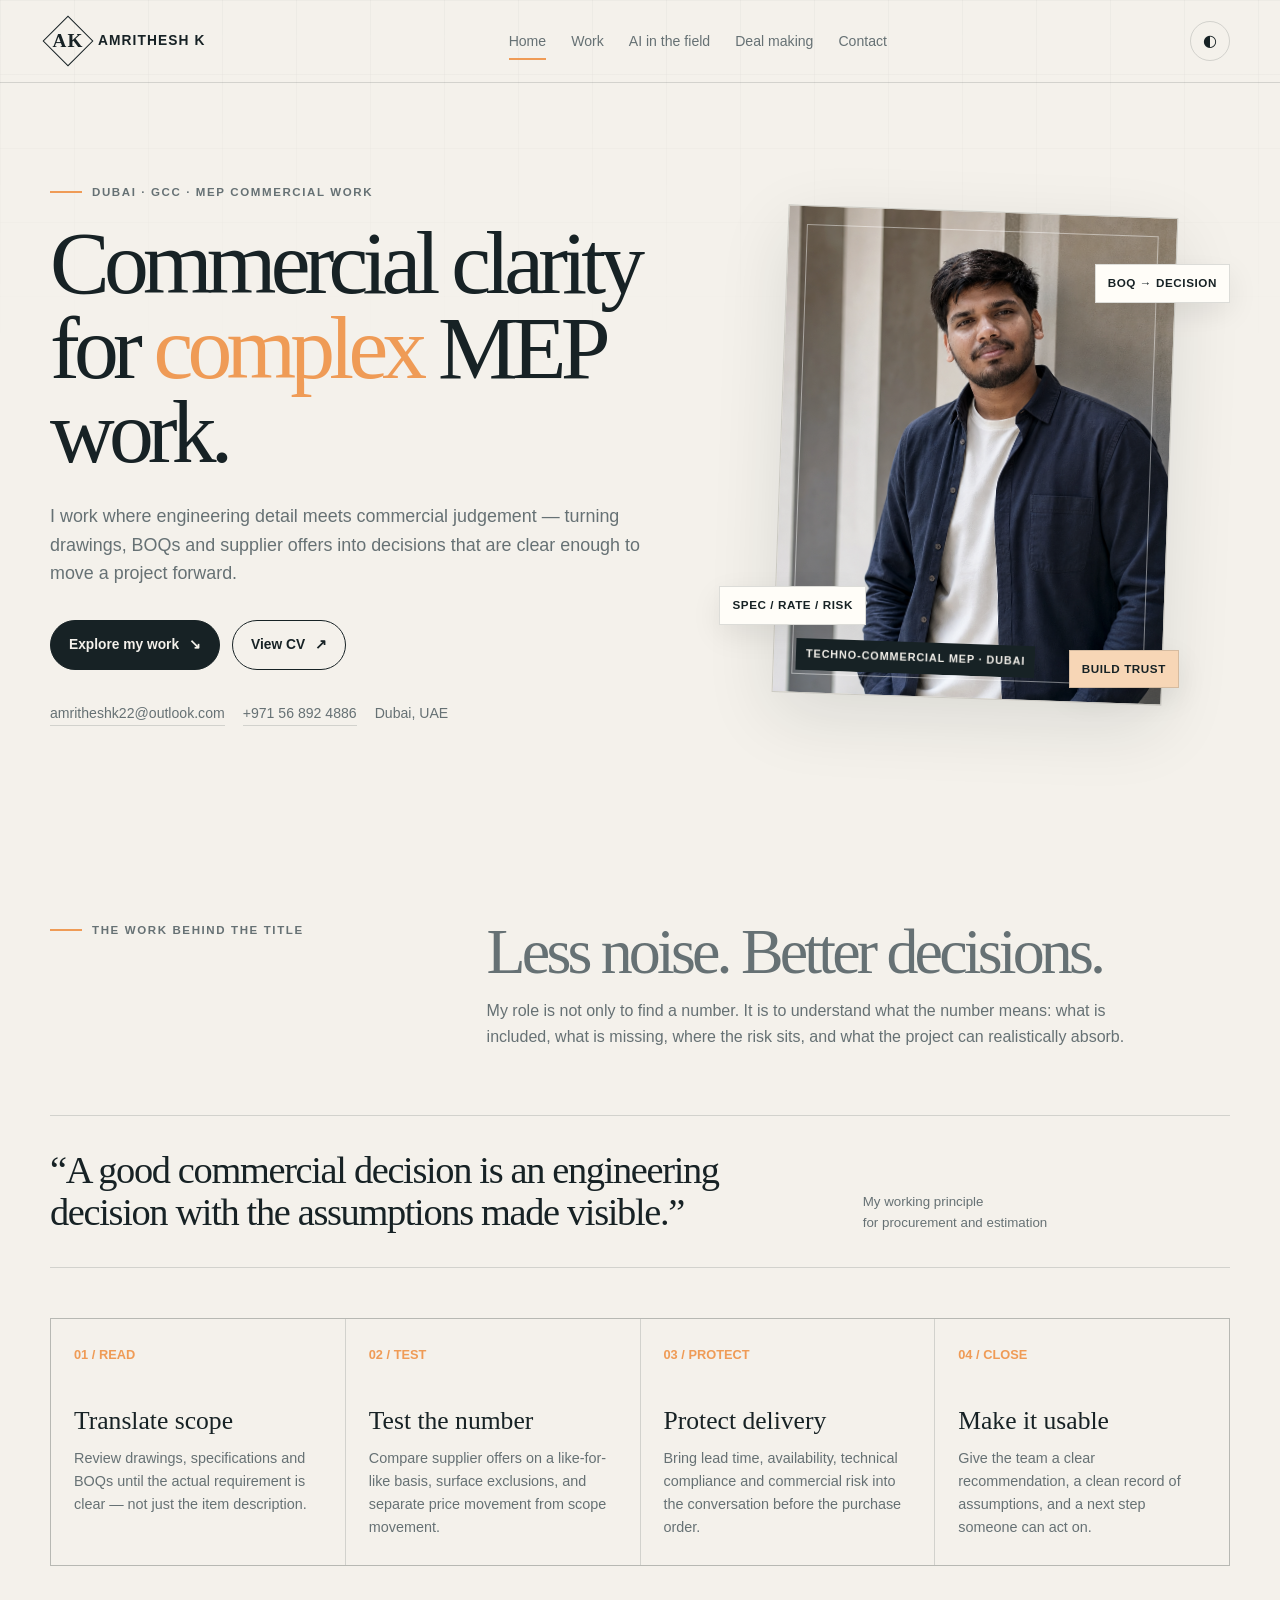
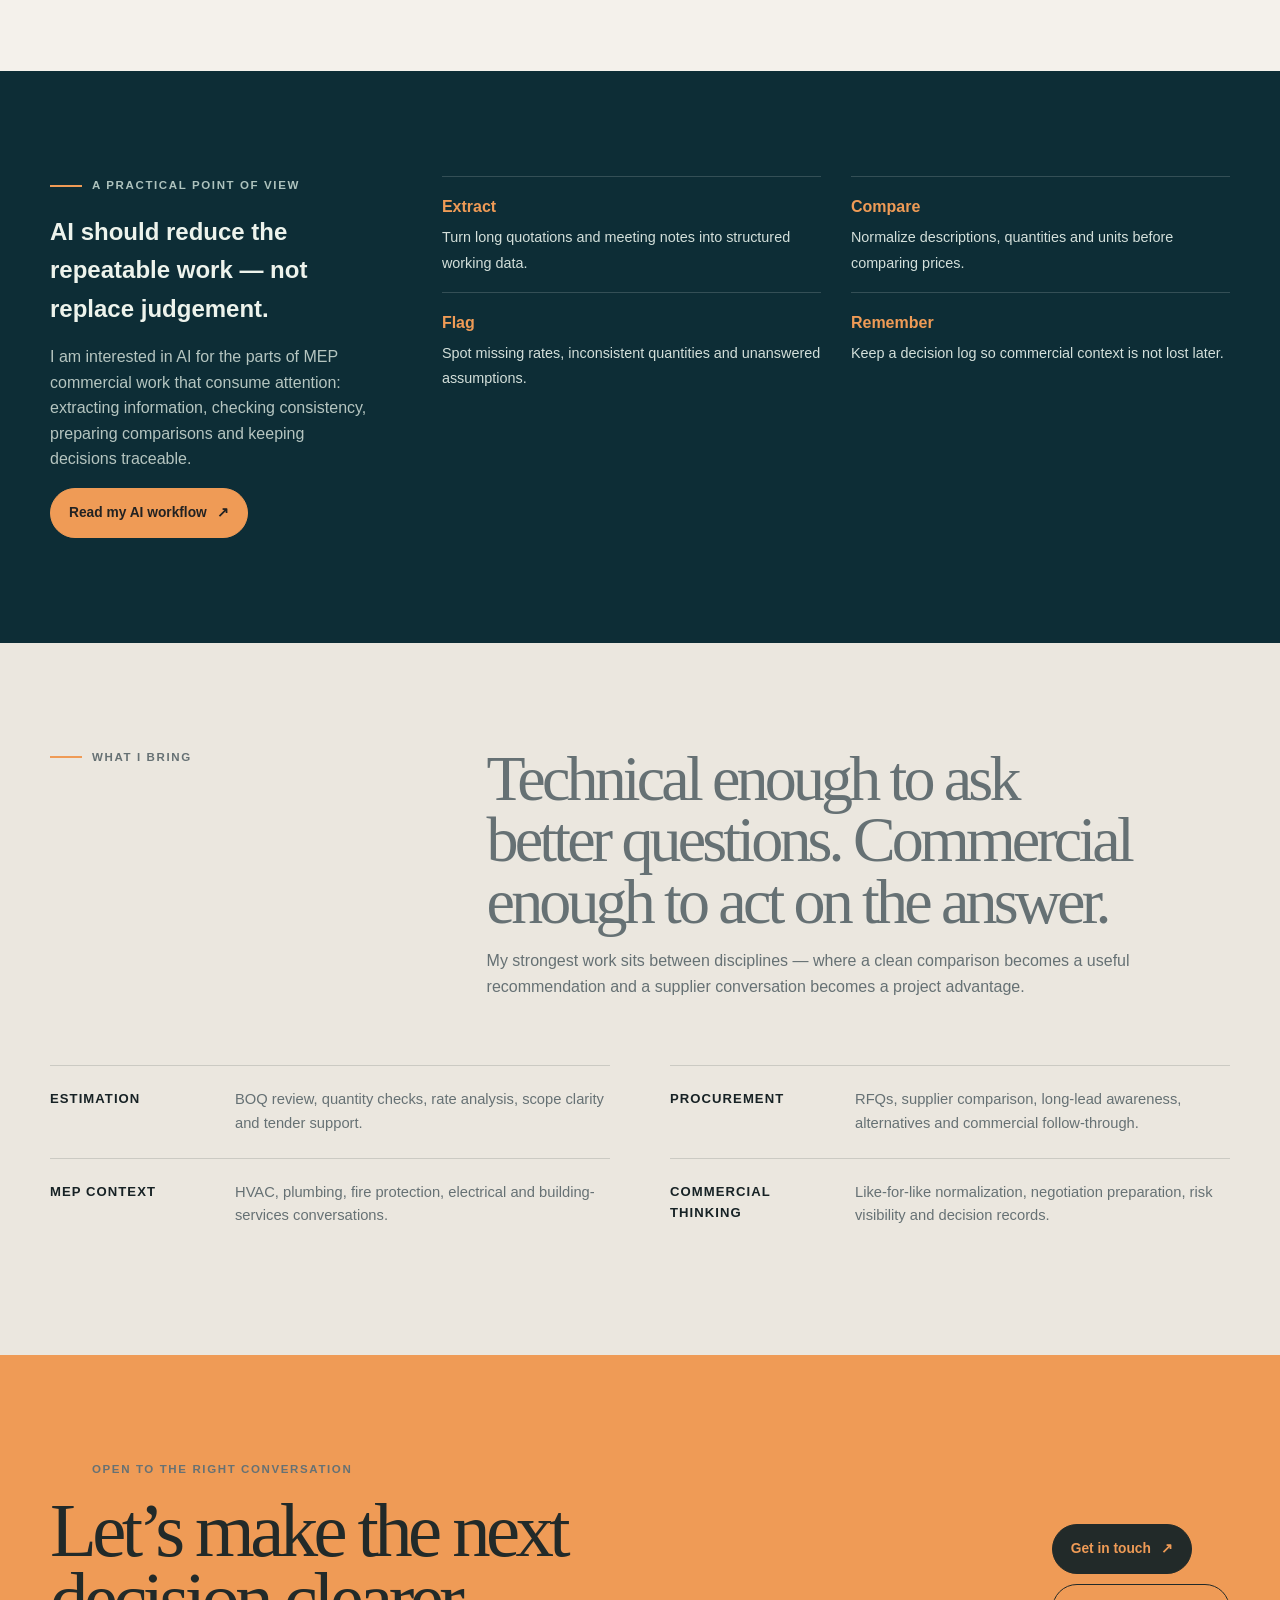
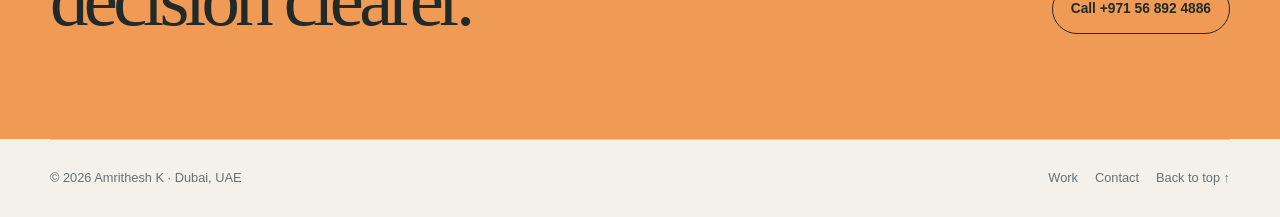
==== index.html @ 4637530e "Add files via upload" ====
<!doctype html><html lang="en"><head><meta charset="utf-8"><meta name="viewport" content="width=device-width,initial-scale=1"><meta name="description" content="Amrithesh K — Techno-Commercial MEP Engineer working across procurement, estimation and commercial decision-making."><title>Amrithesh K — Techno-Commercial MEP Engineer</title><link rel="stylesheet" href="styles.css"></head><body><div class="topline"><div class="wrap"><header><a class="brand" href="index.html"><span class="mark"><span>AK</span></span><span>AMRITHESH K</span></a><nav><a href="index.html">Home</a><a href="work.html">Work</a><a href="ai.html">AI in the field</a><a href="deals.html">Deal making</a><a href="contact.html">Contact</a></nav><div class="nav-actions"><button class="icon-btn" data-theme-toggle aria-label="Toggle theme">◐</button><button class="menu-btn" data-menu aria-label="Open menu">☰</button></div></header></div></div><main><section class="wrap hero"><div class="reveal"><div class="eyebrow">Dubai · GCC · MEP commercial work</div><h1>Commercial clarity for <em>complex</em> MEP work.</h1><p class="lede">I work where engineering detail meets commercial judgement — turning drawings, BOQs and supplier offers into decisions that are clear enough to move a project forward.</p><div class="actions"><a class="btn primary" href="work.html">Explore my work <span>↘</span></a><a class="btn" href="https://drive.google.com/drive/folders/1lm0JUSAxqxOI0LdGMr9t-kxRe_dyzaHk?usp=sharing" target="_blank" rel="noreferrer">View CV <span>↗</span></a></div><div class="quick"><a href="mailto:amritheshk22@outlook.com">amritheshk22@outlook.com</a><a href="tel:+971568924886">+971 56 892 4886</a><span>Dubai, UAE</span></div></div><div class="portrait-wrap reveal"><div class="portrait-frame"><img src="profile-portrait.png" alt="Professional portrait of Amrithesh K"><span class="portrait-label">Techno-commercial MEP · Dubai</span></div><div class="node one">BOQ → decision</div><div class="node two">Spec / rate / risk</div><div class="node three">Build trust</div></div></section><section class="wrap"><div class="section-head reveal"><div class="eyebrow">The work behind the title</div><div class="section-intro"><h2>Less noise. Better decisions.</h2><p>My role is not only to find a number. It is to understand what the number means: what is included, what is missing, where the risk sits, and what the project can realistically absorb.</p></div></div><div class="rule reveal"><blockquote>“A good commercial decision is an engineering decision with the assumptions made visible.”</blockquote><small>My working principle<br>for procurement and estimation</small></div><div class="grid4 reveal" style="margin-top:50px"><article class="card"><div class="no">01 / READ</div><h3>Translate scope</h3><p>Review drawings, specifications and BOQs until the actual requirement is clear — not just the item description.</p></article><article class="card"><div class="no">02 / TEST</div><h3>Test the number</h3><p>Compare supplier offers on a like-for-like basis, surface exclusions, and separate price movement from scope movement.</p></article><article class="card"><div class="no">03 / PROTECT</div><h3>Protect delivery</h3><p>Bring lead time, availability, technical compliance and commercial risk into the conversation before the purchase order.</p></article><article class="card"><div class="no">04 / CLOSE</div><h3>Make it usable</h3><p>Give the team a clear recommendation, a clean record of assumptions, and a next step someone can act on.</p></article></div></section><section class="dark-band"><div class="wrap two-col"><div class="reveal"><div class="eyebrow">A practical point of view</div><h2 class="section-head" style="display:block;margin:18px 0 0">AI should reduce the repeatable work — not replace judgement.</h2><p class="muted">I am interested in AI for the parts of MEP commercial work that consume attention: extracting information, checking consistency, preparing comparisons and keeping decisions traceable.</p><a class="btn accent" href="ai.html">Read my AI workflow <span>↗</span></a></div><div class="reveal"><div class="list"><div><strong>Extract</strong><span>Turn long quotations and meeting notes into structured working data.</span></div><div><strong>Compare</strong><span>Normalize descriptions, quantities and units before comparing prices.</span></div><div><strong>Flag</strong><span>Spot missing rates, inconsistent quantities and unanswered assumptions.</span></div><div><strong>Remember</strong><span>Keep a decision log so commercial context is not lost later.</span></div></div></div></div></section><section class="toolbox"><div class="wrap"><div class="section-head reveal"><div class="eyebrow">What I bring</div><div class="section-intro"><h2>Technical enough to ask better questions. Commercial enough to act on the answer.</h2><p>My strongest work sits between disciplines — where a clean comparison becomes a useful recommendation and a supplier conversation becomes a project advantage.</p></div></div><div class="tool-grid reveal"><div class="tool"><b>Estimation</b><span>BOQ review, quantity checks, rate analysis, scope clarity and tender support.</span></div><div class="tool"><b>Procurement</b><span>RFQs, supplier comparison, long-lead awareness, alternatives and commercial follow-through.</span></div><div class="tool"><b>MEP context</b><span>HVAC, plumbing, fire protection, electrical and building-services conversations.</span></div><div class="tool"><b>Commercial thinking</b><span>Like-for-like normalization, negotiation preparation, risk visibility and decision records.</span></div></div></div></section><section class="contact"><div class="wrap contact-inner"><div><div class="eyebrow">Open to the right conversation</div><h2>Let’s make the next decision clearer.</h2></div><div class="contact-actions"><a class="btn primary" href="contact.html">Get in touch <span>↗</span></a><a class="btn" href="tel:+971568924886">Call +971 56 892 4886</a></div></div></section></main><footer class="wrap"><span>© 2026 Amrithesh K · Dubai, UAE</span><div><a href="work.html">Work</a><a href="contact.html">Contact</a><a href="#top">Back to top ↑</a></div></footer><script src="script.js"></script></body></html>
---- styles.css ----
:root{--paper:#f4f1eb;--paper2:#ebe7df;--ink:#172225;--muted:#667174;--line:rgba(23,34,37,.15);--navy:#173f4a;--navy2:#0d2d36;--signal:#ef9b56;--soft:#f7d6b6;--sage:#dce5dc;--white:#fffdf8;--shadow:0 22px 70px rgba(18,34,36,.11);--serif:Georgia,'Times New Roman',serif;--sans:ui-sans-serif,-apple-system,BlinkMacSystemFont,'Segoe UI',sans-serif}*{box-sizing:border-box}html{scroll-behavior:smooth}body{margin:0;background:var(--paper);color:var(--ink);font-family:var(--sans);line-height:1.6}body:before{content:'';position:fixed;inset:0;pointer-events:none;opacity:.2;background-image:linear-gradient(var(--line) 1px,transparent 1px),linear-gradient(90deg,var(--line) 1px,transparent 1px);background-size:74px 74px;mask-image:linear-gradient(to bottom,#000,transparent 42%)}body.dark{--paper:#111b1e;--paper2:#19272a;--ink:#eef2ed;--muted:#aab8b6;--line:rgba(238,242,237,.16);--navy:#8bc2c4;--navy2:#081316;--signal:#f4a261;--soft:#65452e;--sage:#24382f;--white:#172326;--shadow:0 22px 70px rgba(0,0,0,.27)}a{color:inherit;text-decoration:none}button{font:inherit;color:inherit}.wrap{width:min(1180px,calc(100% - 44px));margin:auto;position:relative;z-index:1}.eyebrow{display:flex;align-items:center;gap:10px;color:var(--muted);letter-spacing:.14em;text-transform:uppercase;font-size:.72rem;font-weight:800}.eyebrow:before{content:'';width:32px;height:2px;background:var(--signal);display:inline-block}.topline{border-bottom:1px solid var(--line)}header{height:82px;display:flex;justify-content:space-between;align-items:center}.brand{display:flex;align-items:center;gap:12px;font-weight:900;letter-spacing:.08em;font-size:.86rem}.mark{width:36px;height:36px;border:1px solid var(--ink);display:grid;place-items:center;transform:rotate(45deg)}.mark span{transform:rotate(-45deg);font-family:var(--serif);font-size:1.2rem}nav{display:flex;align-items:center;gap:25px;color:var(--muted);font-size:.88rem}nav a{position:relative;padding:10px 0}nav a:after{content:'';position:absolute;left:0;bottom:2px;width:0;height:2px;background:var(--signal);transition:.25s}nav a:hover:after,nav a.active:after{width:100%}.nav-actions{display:flex;gap:10px}.icon-btn,.menu-btn{border:1px solid var(--line);background:transparent;width:40px;height:40px;border-radius:50%;cursor:pointer;display:grid;place-items:center}.menu-btn{display:none;border-radius:12px}.hero{padding:100px 0 90px;display:grid;grid-template-columns:1.08fr .92fr;gap:70px;align-items:center}.hero h1{font-family:var(--serif);font-size:clamp(3.6rem,7vw,6.8rem);font-weight:500;line-height:.94;letter-spacing:-.065em;margin:20px 0 28px}.hero h1 em{color:var(--signal);font-style:normal}.lede{font-size:1.12rem;color:var(--muted);max-width:650px}.actions{display:flex;flex-wrap:wrap;gap:12px;margin:32px 0}.btn{display:inline-flex;align-items:center;gap:10px;padding:13px 18px;border:1px solid var(--ink);border-radius:999px;font-weight:800;font-size:.86rem;cursor:pointer;transition:.2s}.btn:hover{transform:translateY(-3px)}.btn.primary{background:var(--ink);color:var(--paper)}.btn.accent{background:var(--signal);border-color:var(--signal);color:#222}.quick{display:flex;flex-wrap:wrap;gap:18px;color:var(--muted);font-size:.88rem}.quick a{border-bottom:1px solid var(--line)}.orbit-wrap{min-height:440px;display:grid;place-items:center;position:relative}.portrait-wrap{min-height:440px;display:grid;place-items:center;position:relative}.portrait-frame{width:min(390px,82vw);aspect-ratio:4/5;position:relative;overflow:hidden;border:1px solid var(--line);background:var(--paper2);box-shadow:var(--shadow);transform:rotate(2deg)}.portrait-frame:after{content:'';position:absolute;inset:18px;border:1px solid rgba(255,255,255,.45);pointer-events:none}.portrait-frame img{width:100%;height:100%;object-fit:cover;object-position:64% center;display:block;filter:saturate(.92) contrast(1.02)}.portrait-label{position:absolute;bottom:22px;left:22px;z-index:2;background:var(--ink);color:var(--paper);padding:7px 10px;font-size:.68rem;font-weight:800;letter-spacing:.08em;text-transform:uppercase}.portrait-wrap .node{z-index:3}.portrait-wrap .node.one{top:11%;right:0}.portrait-wrap .node.two{bottom:15%;left:0}.portrait-wrap .node.three{bottom:2%;right:10%}.orbit{width:min(420px,82vw);aspect-ratio:1;border:1px solid var(--line);border-radius:50%;position:relative}.orbit:before,.orbit:after{content:'';position:absolute;inset:12%;border:1px dashed var(--line);border-radius:50%}.orbit:after{inset:27%;border-style:solid;opacity:.65}.core{width:150px;height:150px;background:var(--navy2);color:#eef5ef;border-radius:24% 76% 62% 38%/40% 30% 70% 60%;transform:rotate(-18deg);display:grid;place-items:center;box-shadow:var(--shadow);position:absolute;inset:0;margin:auto}.core span{transform:rotate(18deg);font-family:var(--serif);font-size:3.9rem;letter-spacing:-.1em}.node{position:absolute;padding:9px 12px;background:var(--white);border:1px solid var(--line);box-shadow:0 10px 30px rgba(0,0,0,.08);font-size:.73rem;font-weight:800;letter-spacing:.05em;text-transform:uppercase}.node.one{top:13%;right:0}.node.two{bottom:16%;left:0}.node.three{bottom:2%;right:15%;background:var(--soft)}section{padding:105px 0;position:relative}.section-head{display:grid;grid-template-columns:.52fr 1fr;gap:50px;align-items:start;margin-bottom:50px}.section-head h2,.page-title{font-family:var(--serif);font-weight:500;font-size:clamp(2.8rem,5vw,5rem);letter-spacing:-.06em;line-height:.96;margin:0}.section-intro{color:var(--muted);max-width:650px}.rule{border-top:1px solid var(--line);border-bottom:1px solid var(--line);padding:34px 0;display:grid;grid-template-columns:1.35fr .65fr;gap:50px}.rule blockquote{margin:0;font-family:var(--serif);font-size:clamp(1.7rem,3vw,3rem);line-height:1.08;letter-spacing:-.035em}.rule small{color:var(--muted);align-self:end}.grid4{display:grid;grid-template-columns:repeat(4,1fr);gap:1px;background:var(--line);border:1px solid var(--line)}.card{background:var(--paper);padding:26px 23px;min-height:240px;transition:.25s}.card:hover{background:var(--white);transform:translateY(-4px);position:relative;z-index:2}.card .no{color:var(--signal);font-weight:900;font-size:.8rem}.card h3{font-family:var(--serif);font-weight:500;font-size:1.6rem;line-height:1;margin:42px 0 14px}.card p{color:var(--muted);font-size:.9rem;margin:0}.dark-band{background:var(--navy2);color:#edf3ec}.dark-band .eyebrow{color:#adc2bd}.dark-band .muted{color:#b5c5c0}.two-col{display:grid;grid-template-columns:.58fr 1.42fr;gap:70px}.dark-band h2{color:#edf3ec}.list{display:grid;grid-template-columns:1fr 1fr;gap:0 30px}.list div{border-top:1px solid rgba(255,255,255,.16);padding:17px 0}.list strong{display:block;color:var(--signal);margin-bottom:4px}.list span{color:#d3dfda;font-size:.9rem}.tabs{display:flex;gap:8px;flex-wrap:wrap;margin-bottom:24px}.tab{border:1px solid rgba(255,255,255,.2);background:transparent;color:#d9e6df;border-radius:999px;padding:10px 14px;cursor:pointer;font-weight:800;font-size:.8rem}.tab.active,.tab:hover{background:var(--signal);border-color:var(--signal);color:#132126}.panel{display:none;border-top:1px solid rgba(255,255,255,.2);padding-top:25px}.panel.active{display:block}.panel h3{font-family:var(--serif);font-size:2.3rem;font-weight:500;margin:0 0 12px}.panel>p{color:#b5c5c0;max-width:700px}.case-grid{display:grid;grid-template-columns:1fr 1fr;gap:18px}.case{border:1px solid var(--line);padding:28px;background:var(--white);cursor:pointer;transition:.2s}.case:hover,.case.open{border-color:var(--signal);transform:translateY(-3px)}.case-top{display:flex;justify-content:space-between;gap:15px;color:var(--muted);font-size:.75rem;text-transform:uppercase;letter-spacing:.1em;font-weight:800}.case h3{font-family:var(--serif);font-size:2rem;line-height:1;margin:45px 0 13px;font-weight:500}.case p{color:var(--muted);margin:0}.case-detail{max-height:0;overflow:hidden;transition:max-height .35s ease}.case.open .case-detail{max-height:420px}.case-detail ul{margin:20px 0 0;padding-left:20px;color:var(--muted);font-size:.9rem}.case-detail li{margin:7px 0}.tagline{margin-top:34px;padding:18px 20px;background:var(--sage);font-size:.9rem}.steps{border-top:1px solid var(--line)}.step{display:grid;grid-template-columns:72px 1fr auto;gap:20px;align-items:center;border-bottom:1px solid var(--line);padding:23px 0;cursor:pointer;transition:.2s}.step:hover,.step.selected{padding-left:12px;padding-right:12px;background:var(--white)}.step .num{font-family:var(--serif);font-size:2.5rem;color:var(--signal)}.step h3{margin:0 0 3px;font-size:1.04rem}.step p{margin:0;color:var(--muted);font-size:.88rem}.insight{margin-top:28px;background:var(--sage);padding:22px 25px}.insight strong{display:block;margin-bottom:3px}.toolbox{background:var(--paper2)}.tool-grid{display:grid;grid-template-columns:1fr 1fr;gap:0 60px}.tool{border-top:1px solid var(--line);padding:22px 0;display:grid;grid-template-columns:165px 1fr;gap:20px}.tool b{font-size:.82rem;text-transform:uppercase;letter-spacing:.08em}.tool span{color:var(--muted);font-size:.92rem}.contact{background:var(--signal);color:#222a29}.contact-inner{display:flex;align-items:end;justify-content:space-between;gap:40px}.contact-portrait{width:100%;aspect-ratio:16/10;object-fit:cover;object-position:64% center;display:block;margin:-28px -23px 24px;width:calc(100% + 46px);filter:saturate(.92) contrast(1.02)}.contact h2{font-family:var(--serif);font-weight:500;font-size:clamp(2.8rem,6vw,6rem);letter-spacing:-.06em;line-height:.9;margin:18px 0 0;max-width:740px}.contact-actions{display:flex;flex-direction:column;gap:10px;align-items:flex-start}.contact .btn{border-color:#222a29}.contact .btn.primary{background:#222a29;color:var(--signal)}footer{padding:28px 0;border-top:1px solid var(--line);display:flex;justify-content:space-between;gap:20px;color:var(--muted);font-size:.8rem}footer div{display:flex;gap:17px}.hero-lite{padding:90px 0 55px}.hero-lite .page-title{max-width:850px;margin-top:20px}.hero-lite .lede{max-width:700px;margin-top:25px}.note{color:var(--muted);font-size:.84rem}.reveal{opacity:1;transform:none;transition:.7s}.js .reveal{opacity:0;transform:translateY(20px)}.js .reveal.visible{opacity:1;transform:none}.toast{position:fixed;bottom:24px;left:50%;transform:translate(-50%,20px);opacity:0;background:var(--ink);color:var(--paper);padding:12px 17px;border-radius:999px;font-size:.82rem;pointer-events:none;transition:.3s;z-index:10}.toast.show{opacity:1;transform:translate(-50%,0)}@media(max-width:900px){.hero,.two-col{grid-template-columns:1fr;gap:40px}.hero{padding-top:60px}.orbit-wrap,.portrait-wrap{min-height:350px}.section-head{grid-template-columns:1fr;gap:18px}.grid4{grid-template-columns:1fr 1fr}.contact-inner{align-items:flex-start;flex-direction:column}}@media(max-width:640px){.wrap{width:min(100% - 30px,1180px)}header{height:70px}nav{display:none;position:absolute;top:70px;left:15px;right:15px;background:var(--white);border:1px solid var(--line);padding:12px 18px;flex-direction:column;align-items:flex-start;box-shadow:var(--shadow);z-index:4}nav.open{display:flex}.menu-btn{display:grid}.hero{min-height:auto;padding:60px 0 70px}.hero h1{font-size:clamp(3.3rem,17vw,5.5rem)}section{padding:75px 0}.grid4,.case-grid{grid-template-columns:1fr}.rule{grid-template-columns:1fr;gap:20px}.list{grid-template-columns:1fr}.step{grid-template-columns:52px 1fr 20px;gap:12px}.step .num{font-size:1.9rem}.tool-grid{grid-template-columns:1fr}.tool{grid-template-columns:1fr;gap:7px}footer{flex-direction:column}}
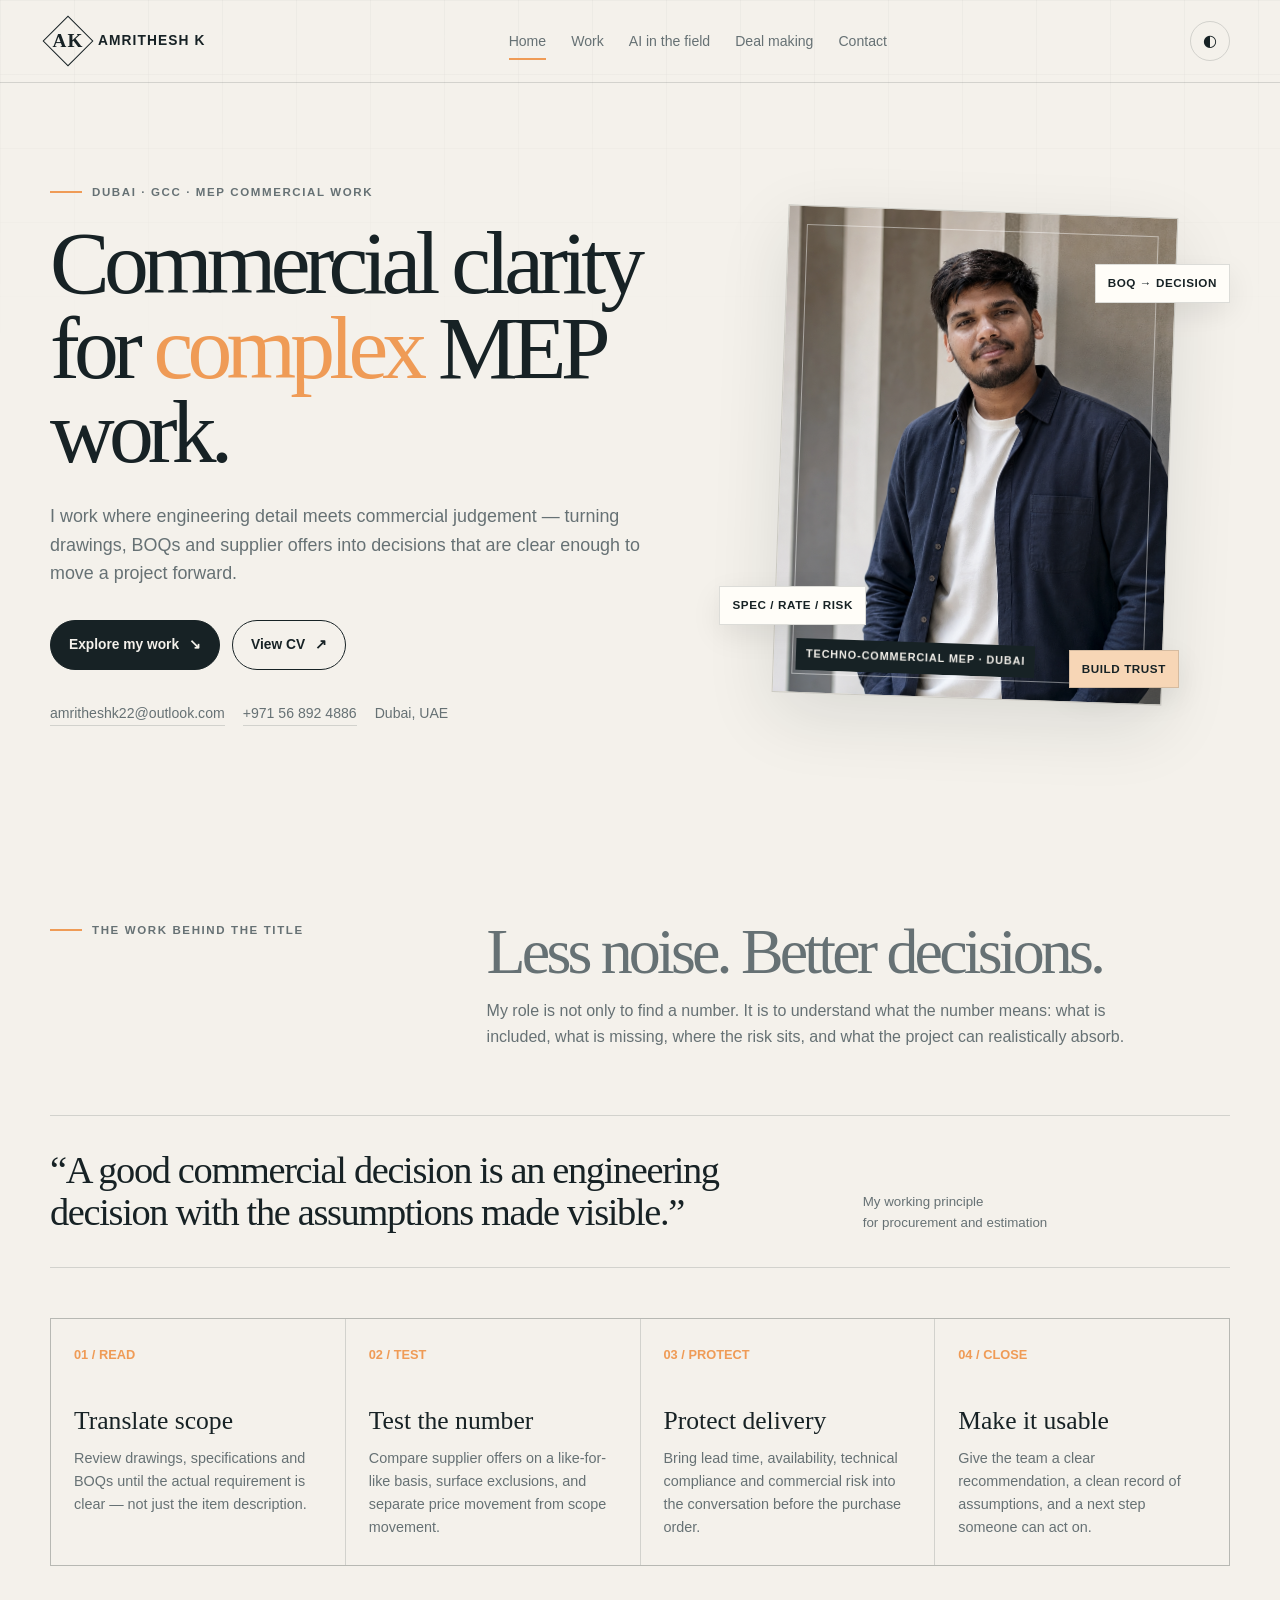
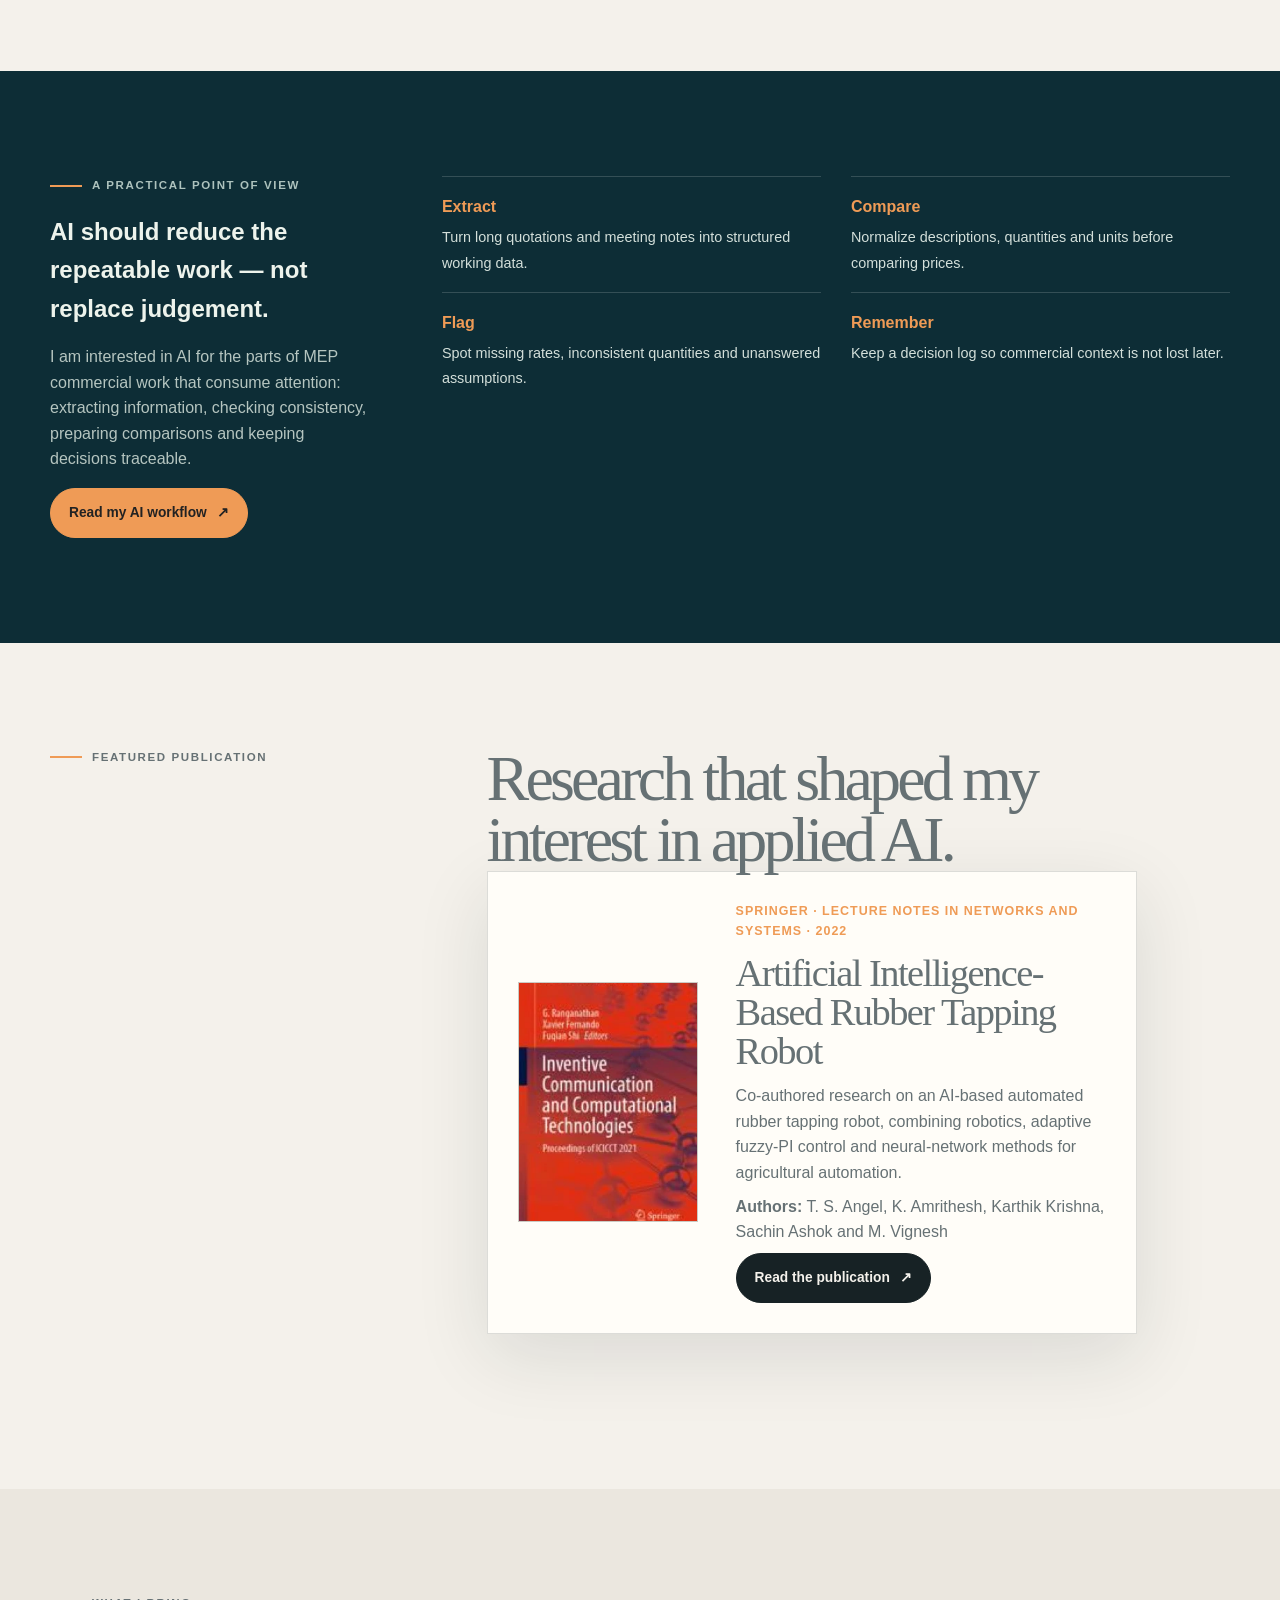
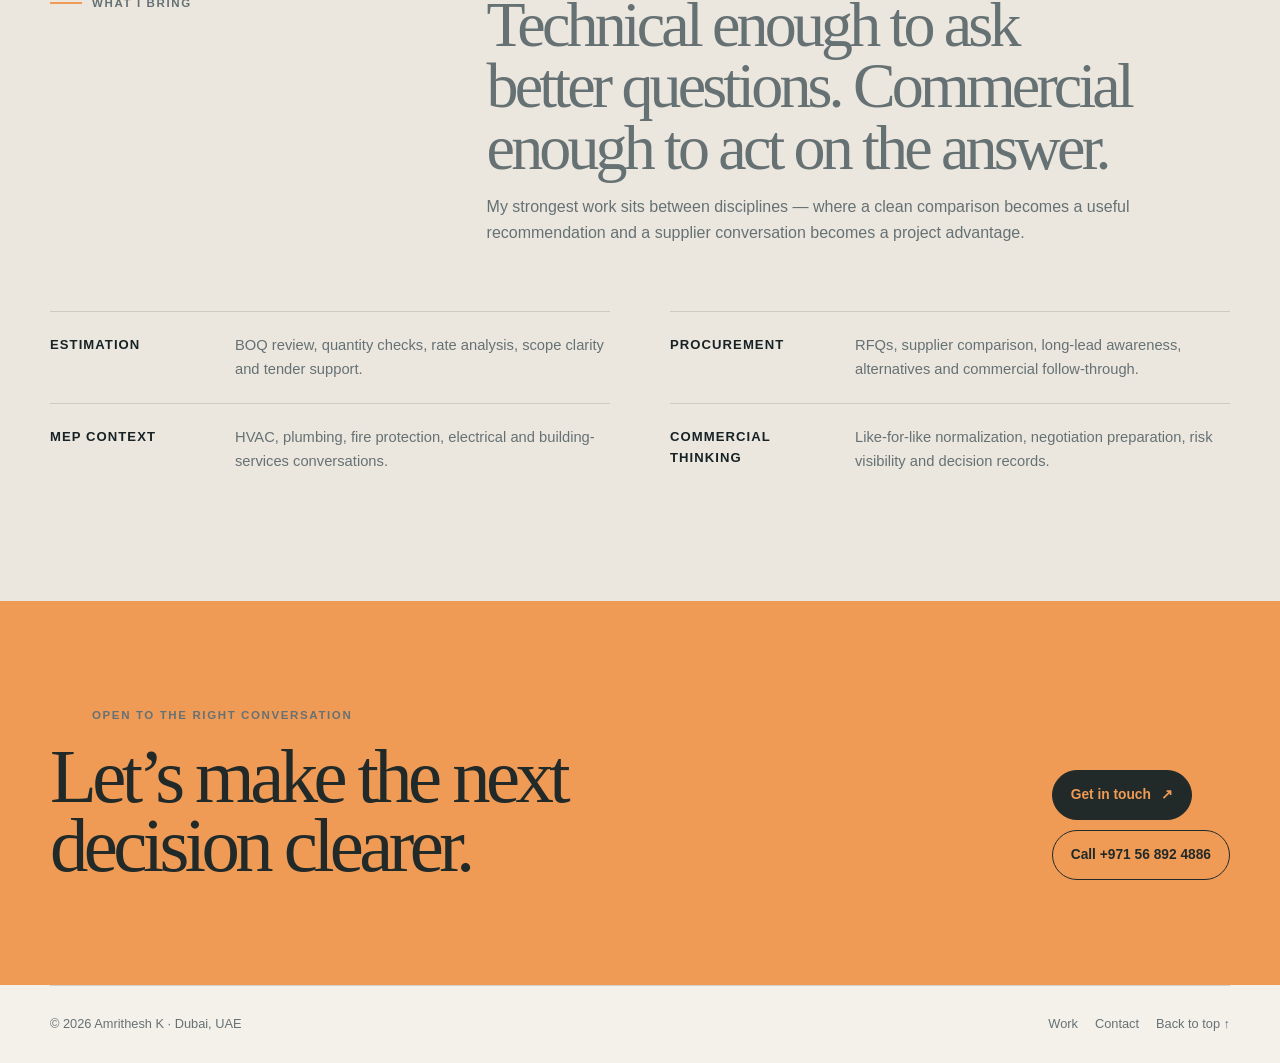
==== commit 2cfab44d: "Add files via upload Update portfolio with publication and mobile menu fix" ====
--- a/index.html
+++ b/index.html
@@ -1 +1 @@
-<!doctype html><html lang="en"><head><meta charset="utf-8"><meta name="viewport" content="width=device-width,initial-scale=1"><meta name="description" content="Amrithesh K — Techno-Commercial MEP Engineer working across procurement, estimation and commercial decision-making."><title>Amrithesh K — Techno-Commercial MEP Engineer</title><link rel="stylesheet" href="styles.css"></head><body><div class="topline"><div class="wrap"><header><a class="brand" href="index.html"><span class="mark"><span>AK</span></span><span>AMRITHESH K</span></a><nav><a href="index.html">Home</a><a href="work.html">Work</a><a href="ai.html">AI in the field</a><a href="deals.html">Deal making</a><a href="contact.html">Contact</a></nav><div class="nav-actions"><button class="icon-btn" data-theme-toggle aria-label="Toggle theme">◐</button><button class="menu-btn" data-menu aria-label="Open menu">☰</button></div></header></div></div><main><section class="wrap hero"><div class="reveal"><div class="eyebrow">Dubai · GCC · MEP commercial work</div><h1>Commercial clarity for <em>complex</em> MEP work.</h1><p class="lede">I work where engineering detail meets commercial judgement — turning drawings, BOQs and supplier offers into decisions that are clear enough to move a project forward.</p><div class="actions"><a class="btn primary" href="work.html">Explore my work <span>↘</span></a><a class="btn" href="https://drive.google.com/drive/folders/1lm0JUSAxqxOI0LdGMr9t-kxRe_dyzaHk?usp=sharing" target="_blank" rel="noreferrer">View CV <span>↗</span></a></div><div class="quick"><a href="mailto:amritheshk22@outlook.com">amritheshk22@outlook.com</a><a href="tel:+971568924886">+971 56 892 4886</a><span>Dubai, UAE</span></div></div><div class="portrait-wrap reveal"><div class="portrait-frame"><img src="profile-portrait.png" alt="Professional portrait of Amrithesh K"><span class="portrait-label">Techno-commercial MEP · Dubai</span></div><div class="node one">BOQ → decision</div><div class="node two">Spec / rate / risk</div><div class="node three">Build trust</div></div></section><section class="wrap"><div class="section-head reveal"><div class="eyebrow">The work behind the title</div><div class="section-intro"><h2>Less noise. Better decisions.</h2><p>My role is not only to find a number. It is to understand what the number means: what is included, what is missing, where the risk sits, and what the project can realistically absorb.</p></div></div><div class="rule reveal"><blockquote>“A good commercial decision is an engineering decision with the assumptions made visible.”</blockquote><small>My working principle<br>for procurement and estimation</small></div><div class="grid4 reveal" style="margin-top:50px"><article class="card"><div class="no">01 / READ</div><h3>Translate scope</h3><p>Review drawings, specifications and BOQs until the actual requirement is clear — not just the item description.</p></article><article class="card"><div class="no">02 / TEST</div><h3>Test the number</h3><p>Compare supplier offers on a like-for-like basis, surface exclusions, and separate price movement from scope movement.</p></article><article class="card"><div class="no">03 / PROTECT</div><h3>Protect delivery</h3><p>Bring lead time, availability, technical compliance and commercial risk into the conversation before the purchase order.</p></article><article class="card"><div class="no">04 / CLOSE</div><h3>Make it usable</h3><p>Give the team a clear recommendation, a clean record of assumptions, and a next step someone can act on.</p></article></div></section><section class="dark-band"><div class="wrap two-col"><div class="reveal"><div class="eyebrow">A practical point of view</div><h2 class="section-head" style="display:block;margin:18px 0 0">AI should reduce the repeatable work — not replace judgement.</h2><p class="muted">I am interested in AI for the parts of MEP commercial work that consume attention: extracting information, checking consistency, preparing comparisons and keeping decisions traceable.</p><a class="btn accent" href="ai.html">Read my AI workflow <span>↗</span></a></div><div class="reveal"><div class="list"><div><strong>Extract</strong><span>Turn long quotations and meeting notes into structured working data.</span></div><div><strong>Compare</strong><span>Normalize descriptions, quantities and units before comparing prices.</span></div><div><strong>Flag</strong><span>Spot missing rates, inconsistent quantities and unanswered assumptions.</span></div><div><strong>Remember</strong><span>Keep a decision log so commercial context is not lost later.</span></div></div></div></div></section><section class="toolbox"><div class="wrap"><div class="section-head reveal"><div class="eyebrow">What I bring</div><div class="section-intro"><h2>Technical enough to ask better questions. Commercial enough to act on the answer.</h2><p>My strongest work sits between disciplines — where a clean comparison becomes a useful recommendation and a supplier conversation becomes a project advantage.</p></div></div><div class="tool-grid reveal"><div class="tool"><b>Estimation</b><span>BOQ review, quantity checks, rate analysis, scope clarity and tender support.</span></div><div class="tool"><b>Procurement</b><span>RFQs, supplier comparison, long-lead awareness, alternatives and commercial follow-through.</span></div><div class="tool"><b>MEP context</b><span>HVAC, plumbing, fire protection, electrical and building-services conversations.</span></div><div class="tool"><b>Commercial thinking</b><span>Like-for-like normalization, negotiation preparation, risk visibility and decision records.</span></div></div></div></section><section class="contact"><div class="wrap contact-inner"><div><div class="eyebrow">Open to the right conversation</div><h2>Let’s make the next decision clearer.</h2></div><div class="contact-actions"><a class="btn primary" href="contact.html">Get in touch <span>↗</span></a><a class="btn" href="tel:+971568924886">Call +971 56 892 4886</a></div></div></section></main><footer class="wrap"><span>© 2026 Amrithesh K · Dubai, UAE</span><div><a href="work.html">Work</a><a href="contact.html">Contact</a><a href="#top">Back to top ↑</a></div></footer><script src="script.js"></script></body></html>
+<!doctype html><html lang="en"><head><meta charset="utf-8"><meta name="viewport" content="width=device-width,initial-scale=1"><meta name="description" content="Amrithesh K — Techno-Commercial MEP Engineer working across procurement, estimation and commercial decision-making."><title>Amrithesh K — Techno-Commercial MEP Engineer</title><link rel="stylesheet" href="styles.css"></head><body><div class="topline"><div class="wrap"><header><a class="brand" href="index.html"><span class="mark"><span>AK</span></span><span>AMRITHESH K</span></a><nav><a href="index.html">Home</a><a href="work.html">Work</a><a href="ai.html">AI in the field</a><a href="deals.html">Deal making</a><a href="contact.html">Contact</a></nav><div class="nav-actions"><button class="icon-btn" data-theme-toggle aria-label="Toggle theme">◐</button><button class="menu-btn" data-menu aria-label="Open menu">☰</button></div></header></div></div><main><section class="wrap hero"><div class="reveal"><div class="eyebrow">Dubai · GCC · MEP commercial work</div><h1>Commercial clarity for <em>complex</em> MEP work.</h1><p class="lede">I work where engineering detail meets commercial judgement — turning drawings, BOQs and supplier offers into decisions that are clear enough to move a project forward.</p><div class="actions"><a class="btn primary" href="work.html">Explore my work <span>↘</span></a><a class="btn" href="https://drive.google.com/drive/folders/1lm0JUSAxqxOI0LdGMr9t-kxRe_dyzaHk?usp=sharing" target="_blank" rel="noreferrer">View CV <span>↗</span></a></div><div class="quick"><a href="mailto:amritheshk22@outlook.com">amritheshk22@outlook.com</a><a href="tel:+971568924886">+971 56 892 4886</a><span>Dubai, UAE</span></div></div><div class="portrait-wrap reveal"><div class="portrait-frame"><img src="profile-portrait.png" alt="Professional portrait of Amrithesh K"><span class="portrait-label">Techno-commercial MEP · Dubai</span></div><div class="node one">BOQ → decision</div><div class="node two">Spec / rate / risk</div><div class="node three">Build trust</div></div></section><section class="wrap"><div class="section-head reveal"><div class="eyebrow">The work behind the title</div><div class="section-intro"><h2>Less noise. Better decisions.</h2><p>My role is not only to find a number. It is to understand what the number means: what is included, what is missing, where the risk sits, and what the project can realistically absorb.</p></div></div><div class="rule reveal"><blockquote>“A good commercial decision is an engineering decision with the assumptions made visible.”</blockquote><small>My working principle<br>for procurement and estimation</small></div><div class="grid4 reveal" style="margin-top:50px"><article class="card"><div class="no">01 / READ</div><h3>Translate scope</h3><p>Review drawings, specifications and BOQs until the actual requirement is clear — not just the item description.</p></article><article class="card"><div class="no">02 / TEST</div><h3>Test the number</h3><p>Compare supplier offers on a like-for-like basis, surface exclusions, and separate price movement from scope movement.</p></article><article class="card"><div class="no">03 / PROTECT</div><h3>Protect delivery</h3><p>Bring lead time, availability, technical compliance and commercial risk into the conversation before the purchase order.</p></article><article class="card"><div class="no">04 / CLOSE</div><h3>Make it usable</h3><p>Give the team a clear recommendation, a clean record of assumptions, and a next step someone can act on.</p></article></div></section><section class="dark-band"><div class="wrap two-col"><div class="reveal"><div class="eyebrow">A practical point of view</div><h2 class="section-head" style="display:block;margin:18px 0 0">AI should reduce the repeatable work — not replace judgement.</h2><p class="muted">I am interested in AI for the parts of MEP commercial work that consume attention: extracting information, checking consistency, preparing comparisons and keeping decisions traceable.</p><a class="btn accent" href="ai.html">Read my AI workflow <span>↗</span></a></div><div class="reveal"><div class="list"><div><strong>Extract</strong><span>Turn long quotations and meeting notes into structured working data.</span></div><div><strong>Compare</strong><span>Normalize descriptions, quantities and units before comparing prices.</span></div><div><strong>Flag</strong><span>Spot missing rates, inconsistent quantities and unanswered assumptions.</span></div><div><strong>Remember</strong><span>Keep a decision log so commercial context is not lost later.</span></div></div></div></div></section><section class="wrap"><div class="section-head reveal"><div class="eyebrow">Featured publication</div><div class="section-intro"><h2>Research that shaped my interest in applied AI.</h2><div class="publication reveal"><img class="publication-cover" src="springer-book-cover.webp" alt="Book cover of Inventive Communication and Computational Technologies"><div><div class="publication-meta">Springer · Lecture Notes in Networks and Systems · 2022</div><h3>Artificial Intelligence-Based Rubber Tapping Robot</h3><p>Co-authored research on an AI-based automated rubber tapping robot, combining robotics, adaptive fuzzy-PI control and neural-network methods for agricultural automation.</p><p><strong>Authors:</strong> T. S. Angel, K. Amrithesh, Karthik Krishna, Sachin Ashok and M. Vignesh</p><a class="btn primary" href="https://link.springer.com/chapter/10.1007/978-981-16-5529-6_34" target="_blank" rel="noreferrer">Read the publication <span>↗</span></a></div></div></div></div></section><section class="toolbox"><div class="wrap"><div class="section-head reveal"><div class="eyebrow">What I bring</div><div class="section-intro"><h2>Technical enough to ask better questions. Commercial enough to act on the answer.</h2><p>My strongest work sits between disciplines — where a clean comparison becomes a useful recommendation and a supplier conversation becomes a project advantage.</p></div></div><div class="tool-grid reveal"><div class="tool"><b>Estimation</b><span>BOQ review, quantity checks, rate analysis, scope clarity and tender support.</span></div><div class="tool"><b>Procurement</b><span>RFQs, supplier comparison, long-lead awareness, alternatives and commercial follow-through.</span></div><div class="tool"><b>MEP context</b><span>HVAC, plumbing, fire protection, electrical and building-services conversations.</span></div><div class="tool"><b>Commercial thinking</b><span>Like-for-like normalization, negotiation preparation, risk visibility and decision records.</span></div></div></div></section><section class="contact"><div class="wrap contact-inner"><div><div class="eyebrow">Open to the right conversation</div><h2>Let’s make the next decision clearer.</h2></div><div class="contact-actions"><a class="btn primary" href="contact.html">Get in touch <span>↗</span></a><a class="btn" href="tel:+971568924886">Call +971 56 892 4886</a></div></div></section></main><footer class="wrap"><span>© 2026 Amrithesh K · Dubai, UAE</span><div><a href="work.html">Work</a><a href="contact.html">Contact</a><a href="#top">Back to top ↑</a></div></footer><script src="script.js"></script></body></html>
--- a/styles.css
+++ b/styles.css
@@ -1 +1,2 @@
-:root{--paper:#f4f1eb;--paper2:#ebe7df;--ink:#172225;--muted:#667174;--line:rgba(23,34,37,.15);--navy:#173f4a;--navy2:#0d2d36;--signal:#ef9b56;--soft:#f7d6b6;--sage:#dce5dc;--white:#fffdf8;--shadow:0 22px 70px rgba(18,34,36,.11);--serif:Georgia,'Times New Roman',serif;--sans:ui-sans-serif,-apple-system,BlinkMacSystemFont,'Segoe UI',sans-serif}*{box-sizing:border-box}html{scroll-behavior:smooth}body{margin:0;background:var(--paper);color:var(--ink);font-family:var(--sans);line-height:1.6}body:before{content:'';position:fixed;inset:0;pointer-events:none;opacity:.2;background-image:linear-gradient(var(--line) 1px,transparent 1px),linear-gradient(90deg,var(--line) 1px,transparent 1px);background-size:74px 74px;mask-image:linear-gradient(to bottom,#000,transparent 42%)}body.dark{--paper:#111b1e;--paper2:#19272a;--ink:#eef2ed;--muted:#aab8b6;--line:rgba(238,242,237,.16);--navy:#8bc2c4;--navy2:#081316;--signal:#f4a261;--soft:#65452e;--sage:#24382f;--white:#172326;--shadow:0 22px 70px rgba(0,0,0,.27)}a{color:inherit;text-decoration:none}button{font:inherit;color:inherit}.wrap{width:min(1180px,calc(100% - 44px));margin:auto;position:relative;z-index:1}.eyebrow{display:flex;align-items:center;gap:10px;color:var(--muted);letter-spacing:.14em;text-transform:uppercase;font-size:.72rem;font-weight:800}.eyebrow:before{content:'';width:32px;height:2px;background:var(--signal);display:inline-block}.topline{border-bottom:1px solid var(--line)}header{height:82px;display:flex;justify-content:space-between;align-items:center}.brand{display:flex;align-items:center;gap:12px;font-weight:900;letter-spacing:.08em;font-size:.86rem}.mark{width:36px;height:36px;border:1px solid var(--ink);display:grid;place-items:center;transform:rotate(45deg)}.mark span{transform:rotate(-45deg);font-family:var(--serif);font-size:1.2rem}nav{display:flex;align-items:center;gap:25px;color:var(--muted);font-size:.88rem}nav a{position:relative;padding:10px 0}nav a:after{content:'';position:absolute;left:0;bottom:2px;width:0;height:2px;background:var(--signal);transition:.25s}nav a:hover:after,nav a.active:after{width:100%}.nav-actions{display:flex;gap:10px}.icon-btn,.menu-btn{border:1px solid var(--line);background:transparent;width:40px;height:40px;border-radius:50%;cursor:pointer;display:grid;place-items:center}.menu-btn{display:none;border-radius:12px}.hero{padding:100px 0 90px;display:grid;grid-template-columns:1.08fr .92fr;gap:70px;align-items:center}.hero h1{font-family:var(--serif);font-size:clamp(3.6rem,7vw,6.8rem);font-weight:500;line-height:.94;letter-spacing:-.065em;margin:20px 0 28px}.hero h1 em{color:var(--signal);font-style:normal}.lede{font-size:1.12rem;color:var(--muted);max-width:650px}.actions{display:flex;flex-wrap:wrap;gap:12px;margin:32px 0}.btn{display:inline-flex;align-items:center;gap:10px;padding:13px 18px;border:1px solid var(--ink);border-radius:999px;font-weight:800;font-size:.86rem;cursor:pointer;transition:.2s}.btn:hover{transform:translateY(-3px)}.btn.primary{background:var(--ink);color:var(--paper)}.btn.accent{background:var(--signal);border-color:var(--signal);color:#222}.quick{display:flex;flex-wrap:wrap;gap:18px;color:var(--muted);font-size:.88rem}.quick a{border-bottom:1px solid var(--line)}.orbit-wrap{min-height:440px;display:grid;place-items:center;position:relative}.portrait-wrap{min-height:440px;display:grid;place-items:center;position:relative}.portrait-frame{width:min(390px,82vw);aspect-ratio:4/5;position:relative;overflow:hidden;border:1px solid var(--line);background:var(--paper2);box-shadow:var(--shadow);transform:rotate(2deg)}.portrait-frame:after{content:'';position:absolute;inset:18px;border:1px solid rgba(255,255,255,.45);pointer-events:none}.portrait-frame img{width:100%;height:100%;object-fit:cover;object-position:64% center;display:block;filter:saturate(.92) contrast(1.02)}.portrait-label{position:absolute;bottom:22px;left:22px;z-index:2;background:var(--ink);color:var(--paper);padding:7px 10px;font-size:.68rem;font-weight:800;letter-spacing:.08em;text-transform:uppercase}.portrait-wrap .node{z-index:3}.portrait-wrap .node.one{top:11%;right:0}.portrait-wrap .node.two{bottom:15%;left:0}.portrait-wrap .node.three{bottom:2%;right:10%}.orbit{width:min(420px,82vw);aspect-ratio:1;border:1px solid var(--line);border-radius:50%;position:relative}.orbit:before,.orbit:after{content:'';position:absolute;inset:12%;border:1px dashed var(--line);border-radius:50%}.orbit:after{inset:27%;border-style:solid;opacity:.65}.core{width:150px;height:150px;background:var(--navy2);color:#eef5ef;border-radius:24% 76% 62% 38%/40% 30% 70% 60%;transform:rotate(-18deg);display:grid;place-items:center;box-shadow:var(--shadow);position:absolute;inset:0;margin:auto}.core span{transform:rotate(18deg);font-family:var(--serif);font-size:3.9rem;letter-spacing:-.1em}.node{position:absolute;padding:9px 12px;background:var(--white);border:1px solid var(--line);box-shadow:0 10px 30px rgba(0,0,0,.08);font-size:.73rem;font-weight:800;letter-spacing:.05em;text-transform:uppercase}.node.one{top:13%;right:0}.node.two{bottom:16%;left:0}.node.three{bottom:2%;right:15%;background:var(--soft)}section{padding:105px 0;position:relative}.section-head{display:grid;grid-template-columns:.52fr 1fr;gap:50px;align-items:start;margin-bottom:50px}.section-head h2,.page-title{font-family:var(--serif);font-weight:500;font-size:clamp(2.8rem,5vw,5rem);letter-spacing:-.06em;line-height:.96;margin:0}.section-intro{color:var(--muted);max-width:650px}.rule{border-top:1px solid var(--line);border-bottom:1px solid var(--line);padding:34px 0;display:grid;grid-template-columns:1.35fr .65fr;gap:50px}.rule blockquote{margin:0;font-family:var(--serif);font-size:clamp(1.7rem,3vw,3rem);line-height:1.08;letter-spacing:-.035em}.rule small{color:var(--muted);align-self:end}.grid4{display:grid;grid-template-columns:repeat(4,1fr);gap:1px;background:var(--line);border:1px solid var(--line)}.card{background:var(--paper);padding:26px 23px;min-height:240px;transition:.25s}.card:hover{background:var(--white);transform:translateY(-4px);position:relative;z-index:2}.card .no{color:var(--signal);font-weight:900;font-size:.8rem}.card h3{font-family:var(--serif);font-weight:500;font-size:1.6rem;line-height:1;margin:42px 0 14px}.card p{color:var(--muted);font-size:.9rem;margin:0}.dark-band{background:var(--navy2);color:#edf3ec}.dark-band .eyebrow{color:#adc2bd}.dark-band .muted{color:#b5c5c0}.two-col{display:grid;grid-template-columns:.58fr 1.42fr;gap:70px}.dark-band h2{color:#edf3ec}.list{display:grid;grid-template-columns:1fr 1fr;gap:0 30px}.list div{border-top:1px solid rgba(255,255,255,.16);padding:17px 0}.list strong{display:block;color:var(--signal);margin-bottom:4px}.list span{color:#d3dfda;font-size:.9rem}.tabs{display:flex;gap:8px;flex-wrap:wrap;margin-bottom:24px}.tab{border:1px solid rgba(255,255,255,.2);background:transparent;color:#d9e6df;border-radius:999px;padding:10px 14px;cursor:pointer;font-weight:800;font-size:.8rem}.tab.active,.tab:hover{background:var(--signal);border-color:var(--signal);color:#132126}.panel{display:none;border-top:1px solid rgba(255,255,255,.2);padding-top:25px}.panel.active{display:block}.panel h3{font-family:var(--serif);font-size:2.3rem;font-weight:500;margin:0 0 12px}.panel>p{color:#b5c5c0;max-width:700px}.case-grid{display:grid;grid-template-columns:1fr 1fr;gap:18px}.case{border:1px solid var(--line);padding:28px;background:var(--white);cursor:pointer;transition:.2s}.case:hover,.case.open{border-color:var(--signal);transform:translateY(-3px)}.case-top{display:flex;justify-content:space-between;gap:15px;color:var(--muted);font-size:.75rem;text-transform:uppercase;letter-spacing:.1em;font-weight:800}.case h3{font-family:var(--serif);font-size:2rem;line-height:1;margin:45px 0 13px;font-weight:500}.case p{color:var(--muted);margin:0}.case-detail{max-height:0;overflow:hidden;transition:max-height .35s ease}.case.open .case-detail{max-height:420px}.case-detail ul{margin:20px 0 0;padding-left:20px;color:var(--muted);font-size:.9rem}.case-detail li{margin:7px 0}.tagline{margin-top:34px;padding:18px 20px;background:var(--sage);font-size:.9rem}.steps{border-top:1px solid var(--line)}.step{display:grid;grid-template-columns:72px 1fr auto;gap:20px;align-items:center;border-bottom:1px solid var(--line);padding:23px 0;cursor:pointer;transition:.2s}.step:hover,.step.selected{padding-left:12px;padding-right:12px;background:var(--white)}.step .num{font-family:var(--serif);font-size:2.5rem;color:var(--signal)}.step h3{margin:0 0 3px;font-size:1.04rem}.step p{margin:0;color:var(--muted);font-size:.88rem}.insight{margin-top:28px;background:var(--sage);padding:22px 25px}.insight strong{display:block;margin-bottom:3px}.toolbox{background:var(--paper2)}.tool-grid{display:grid;grid-template-columns:1fr 1fr;gap:0 60px}.tool{border-top:1px solid var(--line);padding:22px 0;display:grid;grid-template-columns:165px 1fr;gap:20px}.tool b{font-size:.82rem;text-transform:uppercase;letter-spacing:.08em}.tool span{color:var(--muted);font-size:.92rem}.contact{background:var(--signal);color:#222a29}.contact-inner{display:flex;align-items:end;justify-content:space-between;gap:40px}.contact-portrait{width:100%;aspect-ratio:16/10;object-fit:cover;object-position:64% center;display:block;margin:-28px -23px 24px;width:calc(100% + 46px);filter:saturate(.92) contrast(1.02)}.contact h2{font-family:var(--serif);font-weight:500;font-size:clamp(2.8rem,6vw,6rem);letter-spacing:-.06em;line-height:.9;margin:18px 0 0;max-width:740px}.contact-actions{display:flex;flex-direction:column;gap:10px;align-items:flex-start}.contact .btn{border-color:#222a29}.contact .btn.primary{background:#222a29;color:var(--signal)}footer{padding:28px 0;border-top:1px solid var(--line);display:flex;justify-content:space-between;gap:20px;color:var(--muted);font-size:.8rem}footer div{display:flex;gap:17px}.hero-lite{padding:90px 0 55px}.hero-lite .page-title{max-width:850px;margin-top:20px}.hero-lite .lede{max-width:700px;margin-top:25px}.note{color:var(--muted);font-size:.84rem}.reveal{opacity:1;transform:none;transition:.7s}.js .reveal{opacity:0;transform:translateY(20px)}.js .reveal.visible{opacity:1;transform:none}.toast{position:fixed;bottom:24px;left:50%;transform:translate(-50%,20px);opacity:0;background:var(--ink);color:var(--paper);padding:12px 17px;border-radius:999px;font-size:.82rem;pointer-events:none;transition:.3s;z-index:10}.toast.show{opacity:1;transform:translate(-50%,0)}@media(max-width:900px){.hero,.two-col{grid-template-columns:1fr;gap:40px}.hero{padding-top:60px}.orbit-wrap,.portrait-wrap{min-height:350px}.section-head{grid-template-columns:1fr;gap:18px}.grid4{grid-template-columns:1fr 1fr}.contact-inner{align-items:flex-start;flex-direction:column}}@media(max-width:640px){.wrap{width:min(100% - 30px,1180px)}header{height:70px}nav{display:none;position:absolute;top:70px;left:15px;right:15px;background:var(--white);border:1px solid var(--line);padding:12px 18px;flex-direction:column;align-items:flex-start;box-shadow:var(--shadow);z-index:4}nav.open{display:flex}.menu-btn{display:grid}.hero{min-height:auto;padding:60px 0 70px}.hero h1{font-size:clamp(3.3rem,17vw,5.5rem)}section{padding:75px 0}.grid4,.case-grid{grid-template-columns:1fr}.rule{grid-template-columns:1fr;gap:20px}.list{grid-template-columns:1fr}.step{grid-template-columns:52px 1fr 20px;gap:12px}.step .num{font-size:1.9rem}.tool-grid{grid-template-columns:1fr}.tool{grid-template-columns:1fr;gap:7px}footer{flex-direction:column}}
+:root{--paper:#f4f1eb;--paper2:#ebe7df;--ink:#172225;--muted:#667174;--line:rgba(23,34,37,.15);--navy:#173f4a;--navy2:#0d2d36;--signal:#ef9b56;--soft:#f7d6b6;--sage:#dce5dc;--white:#fffdf8;--shadow:0 22px 70px rgba(18,34,36,.11);--serif:Georgia,'Times New Roman',serif;--sans:ui-sans-serif,-apple-system,BlinkMacSystemFont,'Segoe UI',sans-serif}*{box-sizing:border-box}html{scroll-behavior:smooth}body{margin:0;background:var(--paper);color:var(--ink);font-family:var(--sans);line-height:1.6}body:before{content:'';position:fixed;inset:0;pointer-events:none;opacity:.2;background-image:linear-gradient(var(--line) 1px,transparent 1px),linear-gradient(90deg,var(--line) 1px,transparent 1px);background-size:74px 74px;mask-image:linear-gradient(to bottom,#000,transparent 42%)}body.dark{--paper:#111b1e;--paper2:#19272a;--ink:#eef2ed;--muted:#aab8b6;--line:rgba(238,242,237,.16);--navy:#8bc2c4;--navy2:#081316;--signal:#f4a261;--soft:#65452e;--sage:#24382f;--white:#172326;--shadow:0 22px 70px rgba(0,0,0,.27)}a{color:inherit;text-decoration:none}button{font:inherit;color:inherit}.wrap{width:min(1180px,calc(100% - 44px));margin:auto;position:relative;z-index:1}.eyebrow{display:flex;align-items:center;gap:10px;color:var(--muted);letter-spacing:.14em;text-transform:uppercase;font-size:.72rem;font-weight:800}.eyebrow:before{content:'';width:32px;height:2px;background:var(--signal);display:inline-block}.topline{border-bottom:1px solid var(--line)}header{height:82px;display:flex;justify-content:space-between;align-items:center}.brand{display:flex;align-items:center;gap:12px;font-weight:900;letter-spacing:.08em;font-size:.86rem}.mark{width:36px;height:36px;border:1px solid var(--ink);display:grid;place-items:center;transform:rotate(45deg)}.mark span{transform:rotate(-45deg);font-family:var(--serif);font-size:1.2rem}nav{display:flex;align-items:center;gap:25px;color:var(--muted);font-size:.88rem}nav a{position:relative;padding:10px 0}nav a:after{content:'';position:absolute;left:0;bottom:2px;width:0;height:2px;background:var(--signal);transition:.25s}nav a:hover:after,nav a.active:after{width:100%}.nav-actions{display:flex;gap:10px}.icon-btn,.menu-btn{border:1px solid var(--line);background:transparent;width:40px;height:40px;border-radius:50%;cursor:pointer;display:grid;place-items:center}.menu-btn{display:none;border-radius:12px}.hero{padding:100px 0 90px;display:grid;grid-template-columns:1.08fr .92fr;gap:70px;align-items:center}.hero h1{font-family:var(--serif);font-size:clamp(3.6rem,7vw,6.8rem);font-weight:500;line-height:.94;letter-spacing:-.065em;margin:20px 0 28px}.hero h1 em{color:var(--signal);font-style:normal}.lede{font-size:1.12rem;color:var(--muted);max-width:650px}.actions{display:flex;flex-wrap:wrap;gap:12px;margin:32px 0}.btn{display:inline-flex;align-items:center;gap:10px;padding:13px 18px;border:1px solid var(--ink);border-radius:999px;font-weight:800;font-size:.86rem;cursor:pointer;transition:.2s}.btn:hover{transform:translateY(-3px)}.btn.primary{background:var(--ink);color:var(--paper)}.btn.accent{background:var(--signal);border-color:var(--signal);color:#222}.quick{display:flex;flex-wrap:wrap;gap:18px;color:var(--muted);font-size:.88rem}.quick a{border-bottom:1px solid var(--line)}.orbit-wrap{min-height:440px;display:grid;place-items:center;position:relative}.portrait-wrap{min-height:440px;display:grid;place-items:center;position:relative}.portrait-frame{width:min(390px,82vw);aspect-ratio:4/5;position:relative;overflow:hidden;border:1px solid var(--line);background:var(--paper2);box-shadow:var(--shadow);transform:rotate(2deg)}.portrait-frame:after{content:'';position:absolute;inset:18px;border:1px solid rgba(255,255,255,.45);pointer-events:none}.portrait-frame img{width:100%;height:100%;object-fit:cover;object-position:64% center;display:block;filter:saturate(.92) contrast(1.02)}.portrait-label{position:absolute;bottom:22px;left:22px;z-index:2;background:var(--ink);color:var(--paper);padding:7px 10px;font-size:.68rem;font-weight:800;letter-spacing:.08em;text-transform:uppercase}.portrait-wrap .node{z-index:3}.portrait-wrap .node.one{top:11%;right:0}.portrait-wrap .node.two{bottom:15%;left:0}.portrait-wrap .node.three{bottom:2%;right:10%}.orbit{width:min(420px,82vw);aspect-ratio:1;border:1px solid var(--line);border-radius:50%;position:relative}.orbit:before,.orbit:after{content:'';position:absolute;inset:12%;border:1px dashed var(--line);border-radius:50%}.orbit:after{inset:27%;border-style:solid;opacity:.65}.core{width:150px;height:150px;background:var(--navy2);color:#eef5ef;border-radius:24% 76% 62% 38%/40% 30% 70% 60%;transform:rotate(-18deg);display:grid;place-items:center;box-shadow:var(--shadow);position:absolute;inset:0;margin:auto}.core span{transform:rotate(18deg);font-family:var(--serif);font-size:3.9rem;letter-spacing:-.1em}.node{position:absolute;padding:9px 12px;background:var(--white);border:1px solid var(--line);box-shadow:0 10px 30px rgba(0,0,0,.08);font-size:.73rem;font-weight:800;letter-spacing:.05em;text-transform:uppercase}.node.one{top:13%;right:0}.node.two{bottom:16%;left:0}.node.three{bottom:2%;right:15%;background:var(--soft)}section{padding:105px 0;position:relative}.section-head{display:grid;grid-template-columns:.52fr 1fr;gap:50px;align-items:start;margin-bottom:50px}.section-head h2,.page-title{font-family:var(--serif);font-weight:500;font-size:clamp(2.8rem,5vw,5rem);letter-spacing:-.06em;line-height:.96;margin:0}.section-intro{color:var(--muted);max-width:650px}.rule{border-top:1px solid var(--line);border-bottom:1px solid var(--line);padding:34px 0;display:grid;grid-template-columns:1.35fr .65fr;gap:50px}.rule blockquote{margin:0;font-family:var(--serif);font-size:clamp(1.7rem,3vw,3rem);line-height:1.08;letter-spacing:-.035em}.rule small{color:var(--muted);align-self:end}.grid4{display:grid;grid-template-columns:repeat(4,1fr);gap:1px;background:var(--line);border:1px solid var(--line)}.card{background:var(--paper);padding:26px 23px;min-height:240px;transition:.25s}.card:hover{background:var(--white);transform:translateY(-4px);position:relative;z-index:2}.card .no{color:var(--signal);font-weight:900;font-size:.8rem}.card h3{font-family:var(--serif);font-weight:500;font-size:1.6rem;line-height:1;margin:42px 0 14px}.card p{color:var(--muted);font-size:.9rem;margin:0}.dark-band{background:var(--navy2);color:#edf3ec}.dark-band .eyebrow{color:#adc2bd}.dark-band .muted{color:#b5c5c0}.two-col{display:grid;grid-template-columns:.58fr 1.42fr;gap:70px}.dark-band h2{color:#edf3ec}.list{display:grid;grid-template-columns:1fr 1fr;gap:0 30px}.list div{border-top:1px solid rgba(255,255,255,.16);padding:17px 0}.list strong{display:block;color:var(--signal);margin-bottom:4px}.list span{color:#d3dfda;font-size:.9rem}.tabs{display:flex;gap:8px;flex-wrap:wrap;margin-bottom:24px}.tab{border:1px solid rgba(255,255,255,.2);background:transparent;color:#d9e6df;border-radius:999px;padding:10px 14px;cursor:pointer;font-weight:800;font-size:.8rem}.tab.active,.tab:hover{background:var(--signal);border-color:var(--signal);color:#132126}.panel{display:none;border-top:1px solid rgba(255,255,255,.2);padding-top:25px}.panel.active{display:block}.panel h3{font-family:var(--serif);font-size:2.3rem;font-weight:500;margin:0 0 12px}.panel>p{color:#b5c5c0;max-width:700px}.case-grid{display:grid;grid-template-columns:1fr 1fr;gap:18px}.case{border:1px solid var(--line);padding:28px;background:var(--white);cursor:pointer;transition:.2s}.case:hover,.case.open{border-color:var(--signal);transform:translateY(-3px)}.case-top{display:flex;justify-content:space-between;gap:15px;color:var(--muted);font-size:.75rem;text-transform:uppercase;letter-spacing:.1em;font-weight:800}.case h3{font-family:var(--serif);font-size:2rem;line-height:1;margin:45px 0 13px;font-weight:500}.case p{color:var(--muted);margin:0}.case-detail{max-height:0;overflow:hidden;transition:max-height .35s ease}.case.open .case-detail{max-height:420px}.case-detail ul{margin:20px 0 0;padding-left:20px;color:var(--muted);font-size:.9rem}.case-detail li{margin:7px 0}.tagline{margin-top:34px;padding:18px 20px;background:var(--sage);font-size:.9rem}.steps{border-top:1px solid var(--line)}.step{display:grid;grid-template-columns:72px 1fr auto;gap:20px;align-items:center;border-bottom:1px solid var(--line);padding:23px 0;cursor:pointer;transition:.2s}.step:hover,.step.selected{padding-left:12px;padding-right:12px;background:var(--white)}.step .num{font-family:var(--serif);font-size:2.5rem;color:var(--signal)}.step h3{margin:0 0 3px;font-size:1.04rem}.step p{margin:0;color:var(--muted);font-size:.88rem}.insight{margin-top:28px;background:var(--sage);padding:22px 25px}.insight strong{display:block;margin-bottom:3px}.toolbox{background:var(--paper2)}.tool-grid{display:grid;grid-template-columns:1fr 1fr;gap:0 60px}.tool{border-top:1px solid var(--line);padding:22px 0;display:grid;grid-template-columns:165px 1fr;gap:20px}.tool b{font-size:.82rem;text-transform:uppercase;letter-spacing:.08em}.tool span{color:var(--muted);font-size:.92rem}.contact{background:var(--signal);color:#222a29}.contact-inner{display:flex;align-items:end;justify-content:space-between;gap:40px}.contact-portrait{width:100%;aspect-ratio:16/10;object-fit:cover;object-position:64% center;display:block;margin:-28px -23px 24px;width:calc(100% + 46px);filter:saturate(.92) contrast(1.02)}.contact h2{font-family:var(--serif);font-weight:500;font-size:clamp(2.8rem,6vw,6rem);letter-spacing:-.06em;line-height:.9;margin:18px 0 0;max-width:740px}.contact-actions{display:flex;flex-direction:column;gap:10px;align-items:flex-start}.contact .btn{border-color:#222a29}.contact .btn.primary{background:#222a29;color:var(--signal)}footer{padding:28px 0;border-top:1px solid var(--line);display:flex;justify-content:space-between;gap:20px;color:var(--muted);font-size:.8rem}footer div{display:flex;gap:17px}.hero-lite{padding:90px 0 55px}.hero-lite .page-title{max-width:850px;margin-top:20px}.hero-lite .lede{max-width:700px;margin-top:25px}.note{color:var(--muted);font-size:.84rem}.reveal{opacity:1;transform:none;transition:.7s}.js .reveal{opacity:0;transform:translateY(20px)}.js .reveal.visible{opacity:1;transform:none}.toast{position:fixed;bottom:24px;left:50%;transform:translate(-50%,20px);opacity:0;background:var(--ink);color:var(--paper);padding:12px 17px;border-radius:999px;font-size:.82rem;pointer-events:none;transition:.3s;z-index:10}.toast.show{opacity:1;transform:translate(-50%,0)}@media(max-width:900px){.hero,.two-col{grid-template-columns:1fr;gap:40px}.hero{padding-top:60px}.orbit-wrap,.portrait-wrap{min-height:350px}.section-head{grid-template-columns:1fr;gap:18px}.grid4{grid-template-columns:1fr 1fr}.contact-inner{align-items:flex-start;flex-direction:column}}@media(max-width:640px){.wrap{width:min(100% - 30px,1180px)}header{height:auto;min-height:70px;flex-wrap:wrap;padding:10px 0}nav{display:none!important;position:static;order:3;width:100%;margin:10px 0 0;background:var(--white);border:1px solid var(--line);border-radius:16px;padding:12px 18px;flex-direction:column;align-items:flex-start;box-shadow:var(--shadow);z-index:4}nav.open{display:flex!important}.menu-btn{display:grid}.hero{min-height:auto;padding:60px 0 70px}.hero h1{font-size:clamp(3.3rem,17vw,5.5rem)}section{padding:75px 0}.grid4,.case-grid{grid-template-columns:1fr}.rule{grid-template-columns:1fr;gap:20px}.list{grid-template-columns:1fr}.step{grid-template-columns:52px 1fr 20px;gap:12px}.step .num{font-size:1.9rem}.tool-grid{grid-template-columns:1fr}.tool{grid-template-columns:1fr;gap:7px}.publication{grid-template-columns:1fr;gap:24px}.publication-cover{max-width:180px}footer{flex-direction:column}}
+.publication{display:grid;grid-template-columns:180px 1fr;gap:38px;align-items:center;border:1px solid var(--line);background:var(--white);padding:30px;box-shadow:var(--shadow)}.publication-cover{width:180px;aspect-ratio:3/4;object-fit:cover;background:var(--paper2);border:1px solid var(--line)}.publication h3{font-family:var(--serif);font-size:clamp(1.8rem,3vw,2.8rem);line-height:1.02;font-weight:500;letter-spacing:-.04em;margin:12px 0}.publication p{color:var(--muted);margin:8px 0}.publication-meta{font-size:.78rem;letter-spacing:.08em;text-transform:uppercase;font-weight:800;color:var(--signal)}
